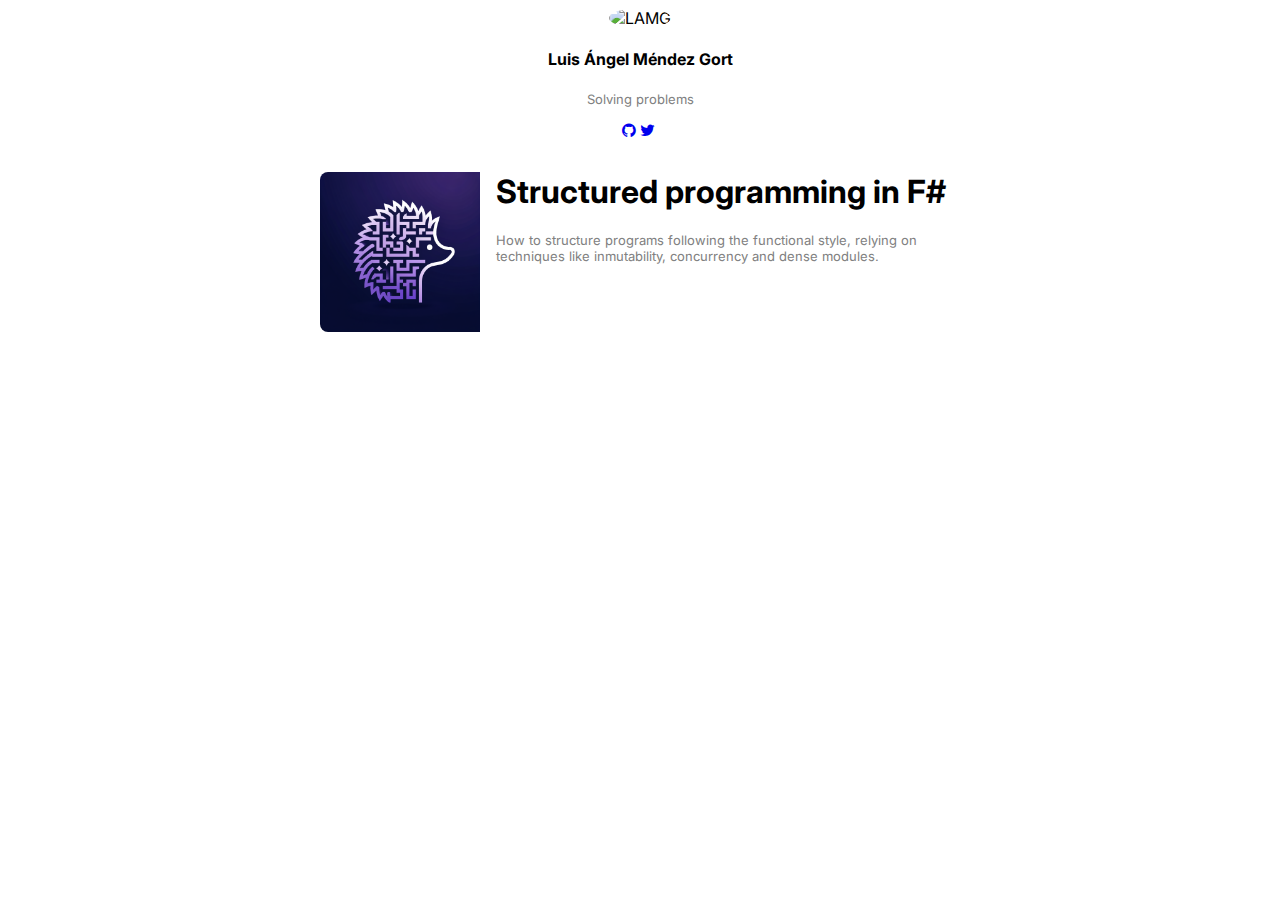
==== docs/index.html @ 547addea "lightweight logo" ====
<!DOCTYPE html>
<html>
    <head>
        <title>Luis Ángel Méndez Gort</title>
        <link rel="stylesheet" href="https://fonts.googleapis.com/css2?family=Inter:wght@400;500;600;700&display=swap">
        <link rel="stylesheet" href="https://cdnjs.cloudflare.com/ajax/libs/font-awesome/4.7.0/css/font-awesome.min.css">
        <link href="index.css" rel="stylesheet"/>
    </head>
    <body>
        <div id="contact">
            <img src="https://avatars.githubusercontent.com/u/3207821" id="avatar" alt ="LAMG">
            <h4>Luis Ángel Méndez Gort</h1>
            <p class="description">Solving problems</p>
            <a href="https://github.com/lamg"><i class="fa fa-github"></i></a>
            <a href="https://x.com/lamg__"><i class="fa fa-twitter"></i></a>
            <a href="https://mastodon.social/@lamg__"><i class="fa fa-mastodon"></i></a>
        </div>
        <main>
            <article class="card">
                <a href="/structured_programming_in_fsharp"><img alt="structured_sharpie" src="logo_small.png"></a>
                <div class="card_text">
                    <h1>Structured programming in F#</h1>
                    <p class="description">How to structure programs following the functional style, relying on techniques like inmutability, concurrency and dense modules.</p>
                </div>
            </article>
        </main>
    </body>
</html>
---- docs/index.css ----
body {
    font-family: 'Inter', sans-serif;
}

#avatar {
    border-radius: 50%;
    object-fit: cover;
}

#contact {
    max-width: 300px;
    margin: auto;
    text-align: center;
}
  
.description {
    color: grey;
}

@media screen and (max-width: 992px) {
    #avatar {
        width:20vw;
        height:20vw;
    }

    .card {
        max-width: 40em;
        max-height: 40em;
        margin: 2em auto auto auto;
        text-align: left;
        display: flex;
        flex-direction: column;
        border-radius: 4%;
    }
    
    .card img {
        max-width: 40em;
        border-radius: 5% 5% 0 0;
    }

    .description {
        font-size: larger;
    }
}

@media screen and (min-width: 992px) {
    #avatar {
        width:10vw; 
        height:10vw;
    }
    .card {
        max-width: 40em;
        max-height: 10em;
        margin: 2em auto auto auto;
        text-align: left;
        display: flex;
        flex-direction: row;
        border-radius: 4%;
    }
    
    .card img {
        max-width: 10em;
        border-radius: 5% 0 0 5%;

    }   
    
    .card_text {
        margin-left: 1em;
    }
    
    .card_text h1 {
        margin-top:0;
    }

    .description {
        font-size: small;
    }
}
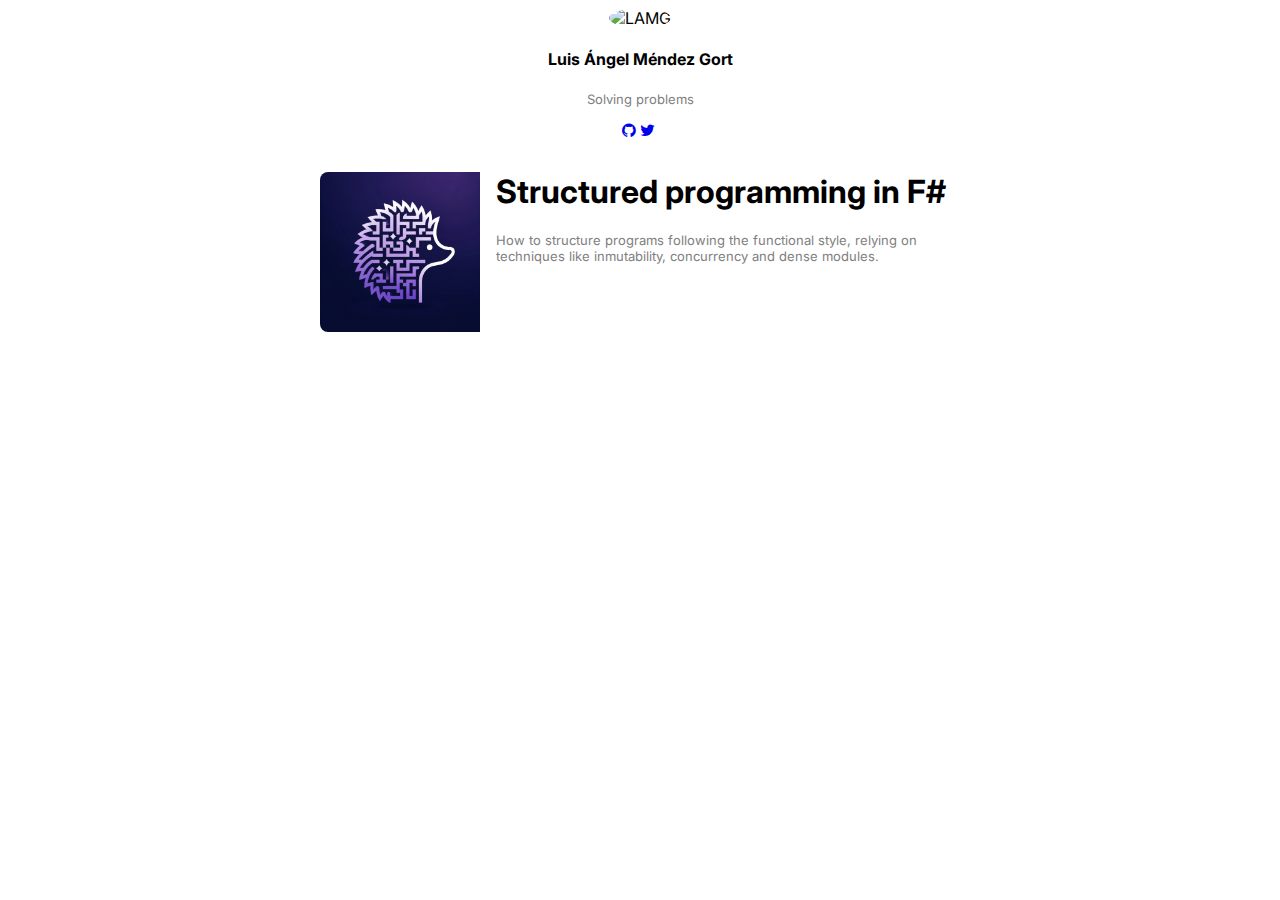
==== commit 1acfacca: "lightweight logo" ====
--- a/docs/index.html
+++ b/docs/index.html
@@ -17,7 +17,7 @@
         </div>
         <main>
             <article class="card">
-                <a href="/structured_programming_in_fsharp"><img alt="structured_sharpie" src="logo_small.png"></a>
+                <a href="/structured_programming_in_fsharp"><img alt="structured_sharpie" src="logo_smaller.png"></a>
                 <div class="card_text">
                     <h1>Structured programming in F#</h1>
                     <p class="description">How to structure programs following the functional style, relying on techniques like inmutability, concurrency and dense modules.</p>
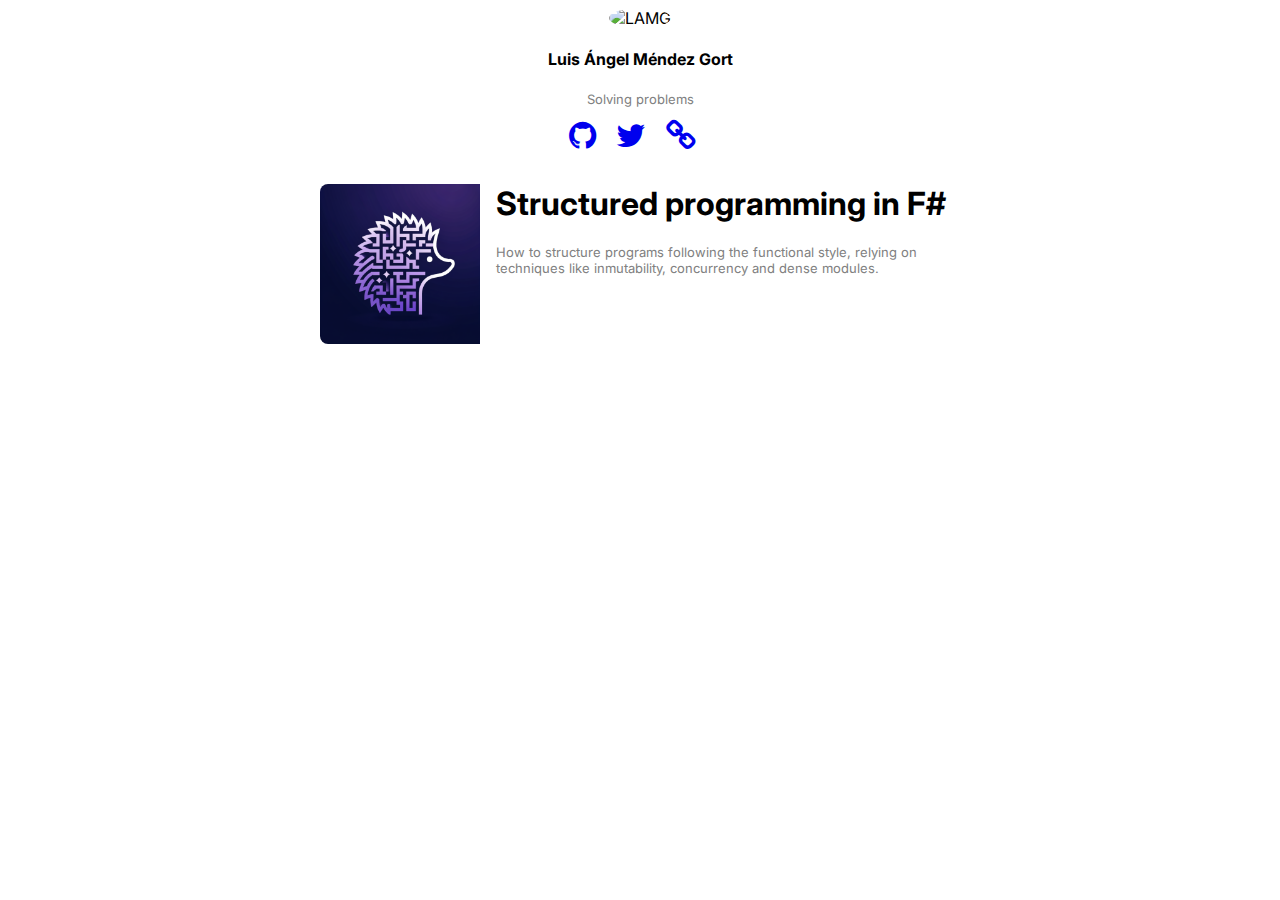
==== commit c27f90d4: "fixing icons" ====
--- a/docs/index.html
+++ b/docs/index.html
@@ -13,7 +13,7 @@
             <p class="description">Solving problems</p>
             <a href="https://github.com/lamg"><i class="fa fa-github"></i></a>
             <a href="https://x.com/lamg__"><i class="fa fa-twitter"></i></a>
-            <a href="https://mastodon.social/@lamg__"><i class="fa fa-mastodon"></i></a>
+            <a href="https://mastodon.social/@lamg__"><i class="fa fa-link"></i></a>
         </div>
         <main>
             <article class="card">
--- a/docs/index.css
+++ b/docs/index.css
@@ -5,6 +5,11 @@
 #avatar {
     border-radius: 50%;
     object-fit: cover;
+}
+
+.fa {
+    font-size: xx-large;
+    margin-right: 0.5em;
 }
 
 #contact {
@@ -16,6 +21,8 @@
 .description {
     color: grey;
 }
+
+
 
 @media screen and (max-width: 992px) {
     #avatar {
@@ -31,10 +38,11 @@
         display: flex;
         flex-direction: column;
         border-radius: 4%;
+        align-items: center;
     }
     
     .card img {
-        max-width: 40em;
+        max-width: 10em;
         border-radius: 5% 5% 0 0;
     }
 
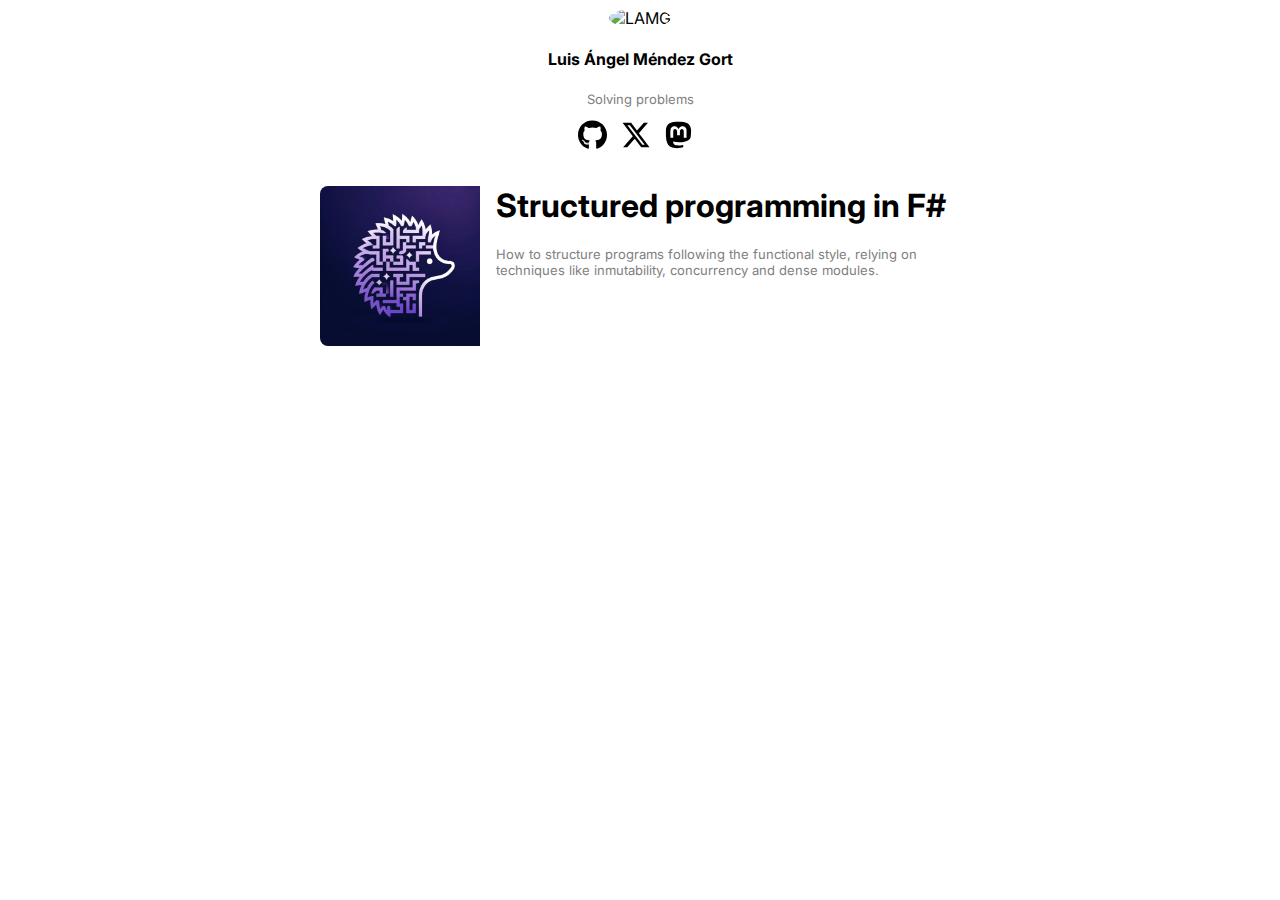
==== commit 8c437603: "only used images" ====
--- a/docs/index.html
+++ b/docs/index.html
@@ -3,7 +3,6 @@
     <head>
         <title>Luis Ángel Méndez Gort</title>
         <link rel="stylesheet" href="https://fonts.googleapis.com/css2?family=Inter:wght@400;500;600;700&display=swap">
-        <link rel="stylesheet" href="https://cdnjs.cloudflare.com/ajax/libs/font-awesome/4.7.0/css/font-awesome.min.css">
         <link href="index.css" rel="stylesheet"/>
     </head>
     <body>
@@ -11,9 +10,9 @@
             <img src="https://avatars.githubusercontent.com/u/3207821" id="avatar" alt ="LAMG">
             <h4>Luis Ángel Méndez Gort</h1>
             <p class="description">Solving problems</p>
-            <a href="https://github.com/lamg"><i class="fa fa-github"></i></a>
-            <a href="https://x.com/lamg__"><i class="fa fa-twitter"></i></a>
-            <a href="https://mastodon.social/@lamg__"><i class="fa fa-link"></i></a>
+            <a href="https://github.com/lamg"><img class="social" src="github.svg"></a>
+            <a href="https://x.com/lamg__"><img class="social" src="x-twitter.svg"></a>
+            <a href="https://mastodon.social/@lamg__"><img class="social" src="mastodon.svg"></a>
         </div>
         <main>
             <article class="card">
--- a/docs/index.css
+++ b/docs/index.css
@@ -22,6 +22,11 @@
     color: grey;
 }
 
+.social {
+    max-width: 30px;
+    max-height: 30px;
+    margin-right: 10px;
+}
 
 
 @media screen and (max-width: 992px) {
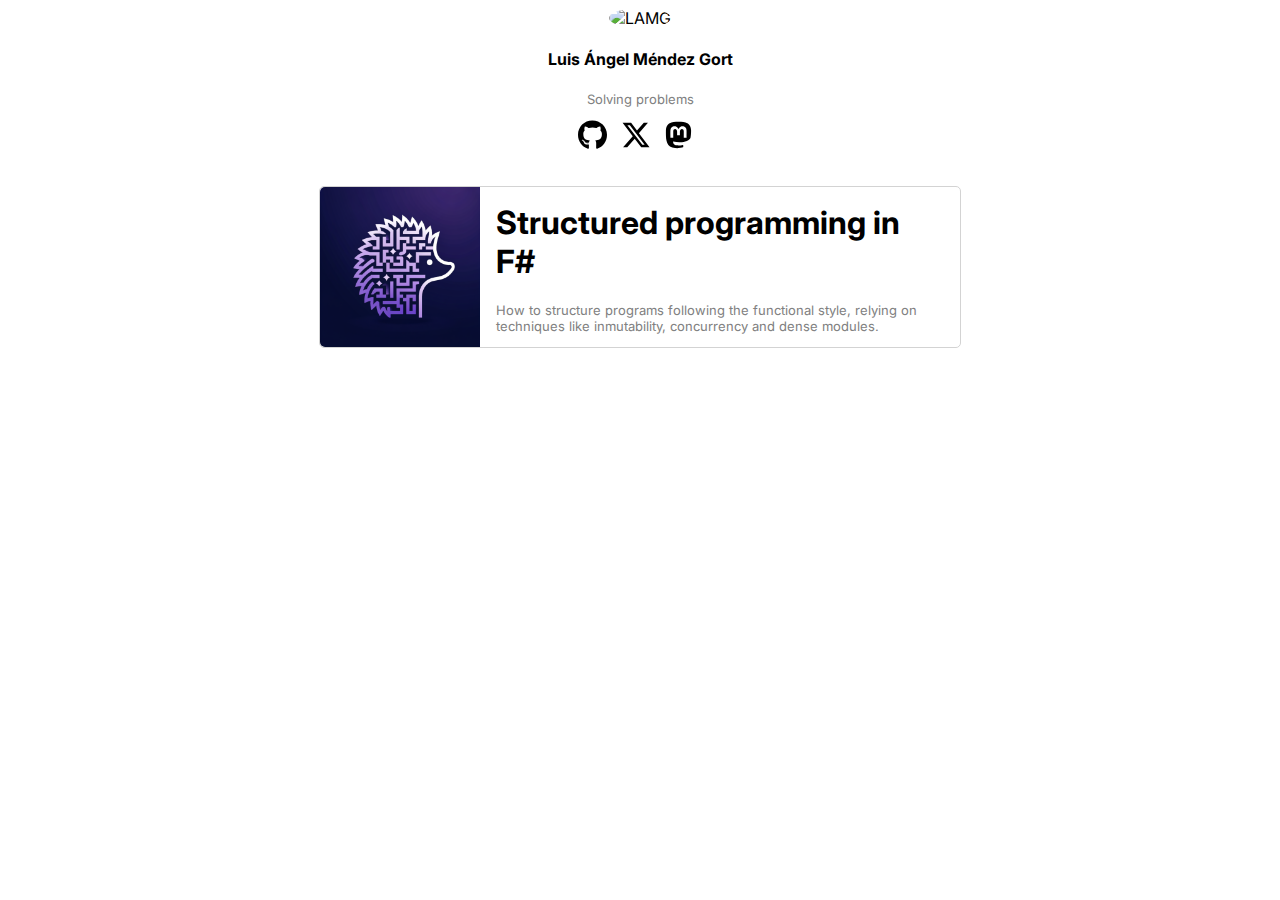
==== commit 42ae8535: "mastodon verification" ====
--- a/docs/index.html
+++ b/docs/index.html
@@ -12,7 +12,7 @@
             <p class="description">Solving problems</p>
             <a href="https://github.com/lamg"><img class="social" src="github.svg"></a>
             <a href="https://x.com/lamg__"><img class="social" src="x-twitter.svg"></a>
-            <a href="https://mastodon.social/@lamg__"><img class="social" src="mastodon.svg"></a>
+            <a rel = "me" href="https://mastodon.social/@lamg__"><img class="social" src="mastodon.svg"></a>
         </div>
         <main>
             <article class="card">
@@ -24,4 +24,4 @@
             </article>
         </main>
     </body>
-</html>+</html>
--- a/docs/index.css
+++ b/docs/index.css
@@ -7,13 +7,7 @@
     object-fit: cover;
 }
 
-.fa {
-    font-size: xx-large;
-    margin-right: 0.5em;
-}
-
 #contact {
-    max-width: 300px;
     margin: auto;
     text-align: center;
 }
@@ -21,13 +15,6 @@
 .description {
     color: grey;
 }
-
-.social {
-    max-width: 30px;
-    max-height: 30px;
-    margin-right: 10px;
-}
-
 
 @media screen and (max-width: 992px) {
     #avatar {
@@ -57,10 +44,15 @@
 }
 
 @media screen and (min-width: 992px) {
+    #contact {
+        max-width: 300px;
+    }
+
     #avatar {
         width:10vw; 
         height:10vw;
     }
+    
     .card {
         max-width: 40em;
         max-height: 10em;
@@ -68,17 +60,21 @@
         text-align: left;
         display: flex;
         flex-direction: row;
-        border-radius: 4%;
+        border-radius: 5px;
+        border-style: solid;
+        border-width: 1px;
+        border-color:lightgray;
+
     }
     
     .card img {
         max-width: 10em;
-        border-radius: 5% 0 0 5%;
+        border-radius: 5px 0 0 5px;
 
     }   
     
     .card_text {
-        margin-left: 1em;
+        margin: 1em 1em 1em 1em;
     }
     
     .card_text h1 {
@@ -88,4 +84,10 @@
     .description {
         font-size: small;
     }
+
+    .social {
+        max-width: 30px;
+        max-height: 30px;
+        margin-right: 10px;
+    }
 }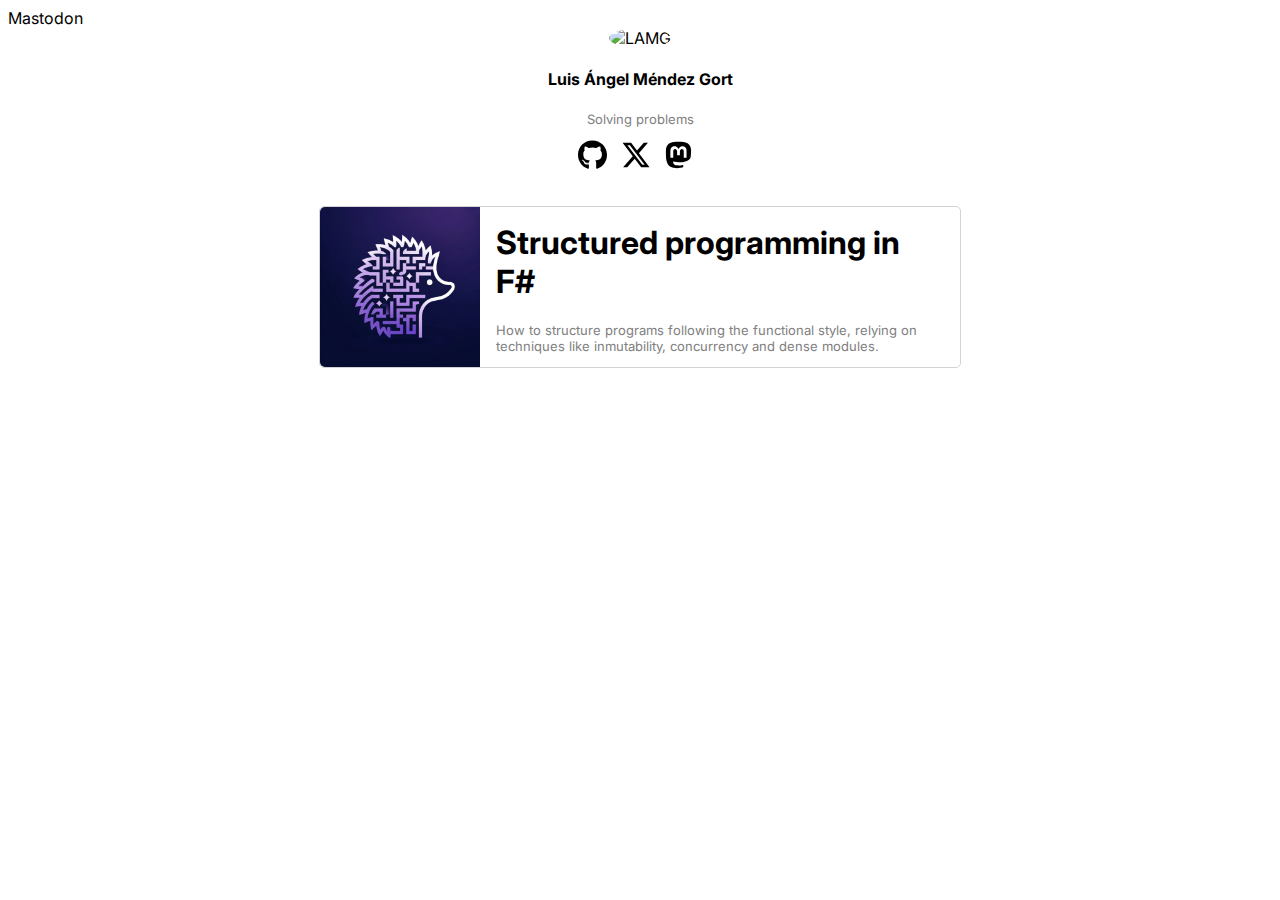
==== commit ca704f32: "usink a link tag for mastodon" ====
--- a/docs/index.html
+++ b/docs/index.html
@@ -4,6 +4,7 @@
         <title>Luis Ángel Méndez Gort</title>
         <link rel="stylesheet" href="https://fonts.googleapis.com/css2?family=Inter:wght@400;500;600;700&display=swap">
         <link href="index.css" rel="stylesheet"/>
+        <link rel="me" href="https://mastodon.social/@lamg__">Mastodon</link>
     </head>
     <body>
         <div id="contact">
@@ -12,7 +13,7 @@
             <p class="description">Solving problems</p>
             <a href="https://github.com/lamg"><img class="social" src="github.svg"></a>
             <a href="https://x.com/lamg__"><img class="social" src="x-twitter.svg"></a>
-            <a rel = "me" href="https://mastodon.social/@lamg__"><img class="social" src="mastodon.svg"></a>
+            <a href="https://mastodon.social/@lamg__"><img class="social" src="mastodon.svg"></a>
         </div>
         <main>
             <article class="card">
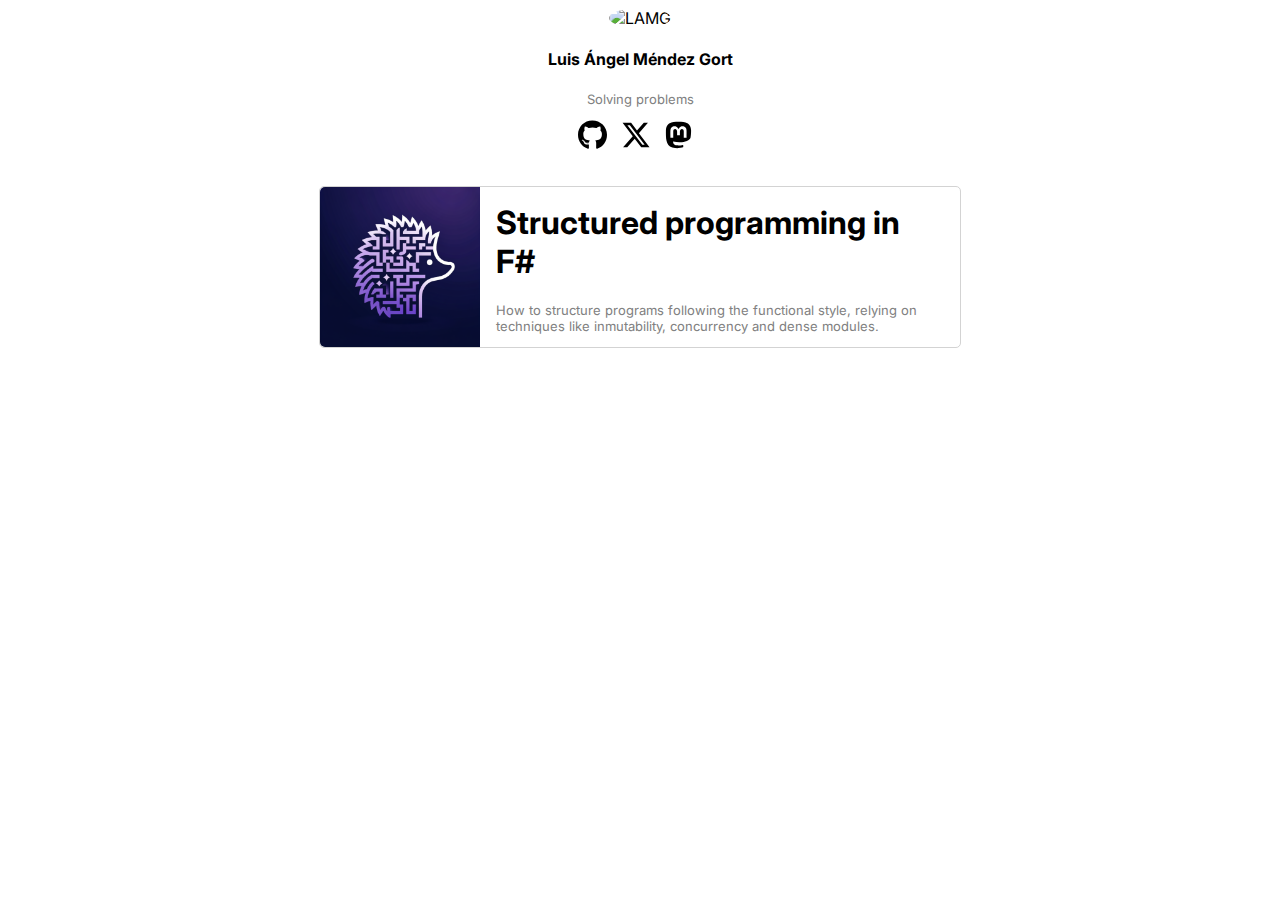
==== commit cd90e06b: "using an invisible div" ====
--- a/docs/index.html
+++ b/docs/index.html
@@ -4,7 +4,6 @@
         <title>Luis Ángel Méndez Gort</title>
         <link rel="stylesheet" href="https://fonts.googleapis.com/css2?family=Inter:wght@400;500;600;700&display=swap">
         <link href="index.css" rel="stylesheet"/>
-        <link rel="me" href="https://mastodon.social/@lamg__">Mastodon</link>
     </head>
     <body>
         <div id="contact">
@@ -13,7 +12,8 @@
             <p class="description">Solving problems</p>
             <a href="https://github.com/lamg"><img class="social" src="github.svg"></a>
             <a href="https://x.com/lamg__"><img class="social" src="x-twitter.svg"></a>
-            <a href="https://mastodon.social/@lamg__"><img class="social" src="mastodon.svg"></a>
+            <a rel="me" href="https://mastodon.social/@lamg__"><img class="social" src="mastodon.svg"></a>
+            <div style="display: none;"><a rel="me" href="https://mastodon.social/@lamg__">Mastodon</a></div>
         </div>
         <main>
             <article class="card">
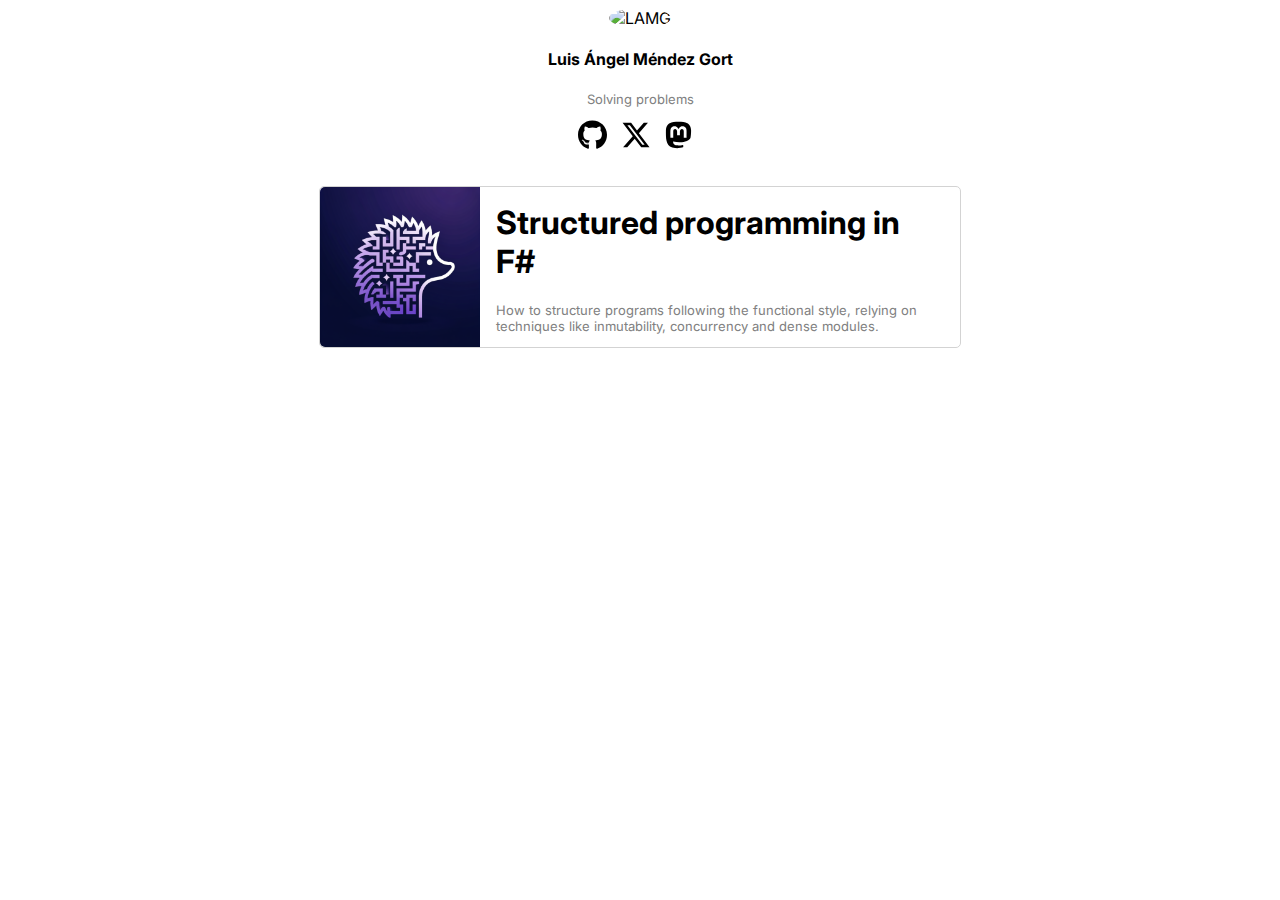
==== commit ac0d54bc: "improving social links display for small screens" ====
--- a/docs/index.html
+++ b/docs/index.html
@@ -1,28 +1,34 @@
 <!DOCTYPE html>
 <html>
-    <head>
-        <title>Luis Ángel Méndez Gort</title>
-        <link rel="stylesheet" href="https://fonts.googleapis.com/css2?family=Inter:wght@400;500;600;700&display=swap">
-        <link href="index.css" rel="stylesheet"/>
-    </head>
-    <body>
-        <div id="contact">
-            <img src="https://avatars.githubusercontent.com/u/3207821" id="avatar" alt ="LAMG">
-            <h4>Luis Ángel Méndez Gort</h1>
+
+<head>
+    <title>Luis Ángel Méndez Gort</title>
+    <link rel="stylesheet" href="https://fonts.googleapis.com/css2?family=Inter:wght@400;500;600;700&display=swap">
+    <link href="index.css" rel="stylesheet" />
+</head>
+
+<body>
+    <div id="contact">
+        <img src="https://avatars.githubusercontent.com/u/3207821" id="avatar" alt="LAMG">
+        <h4>Luis Ángel Méndez Gort</h1>
             <p class="description">Solving problems</p>
-            <a href="https://github.com/lamg"><img class="social" src="github.svg"></a>
-            <a href="https://x.com/lamg__"><img class="social" src="x-twitter.svg"></a>
-            <a rel="me" href="https://mastodon.social/@lamg__"><img class="social" src="mastodon.svg"></a>
-            <div style="display: none;"><a rel="me" href="https://mastodon.social/@lamg__">Mastodon</a></div>
-        </div>
-        <main>
-            <article class="card">
-                <a href="/structured_programming_in_fsharp"><img alt="structured_sharpie" src="logo_smaller.png"></a>
-                <div class="card_text">
-                    <h1>Structured programming in F#</h1>
-                    <p class="description">How to structure programs following the functional style, relying on techniques like inmutability, concurrency and dense modules.</p>
-                </div>
-            </article>
-        </main>
-    </body>
-</html>
+            <div id="social-links">
+                <a href="https://github.com/lamg"><img class="social" src="github.svg"></a>
+                <a href="https://x.com/lamg__"><img class="social" src="x-twitter.svg"></a>
+                <a rel="me" href="https://mastodon.social/@lamg__"><img class="social" src="mastodon.svg"></a>
+                <div style="display: none;"><a rel="me" href="https://mastodon.social/@lamg__">Mastodon</a></div>
+            </div>
+    </div>
+    <main>
+        <article class="card">
+            <a href="/structured_programming_in_fsharp"><img alt="structured_sharpie" src="logo_smaller.png"></a>
+            <div class="card_text">
+                <h1>Structured programming in F#</h1>
+                <p class="description">How to structure programs following the functional style, relying on techniques
+                    like inmutability, concurrency and dense modules.</p>
+            </div>
+        </article>
+    </main>
+</body>
+
+</html>--- a/docs/index.css
+++ b/docs/index.css
@@ -11,15 +11,15 @@
     margin: auto;
     text-align: center;
 }
-  
+
 .description {
     color: grey;
 }
 
 @media screen and (max-width: 992px) {
     #avatar {
-        width:20vw;
-        height:20vw;
+        width: 20vw;
+        height: 20vw;
     }
 
     .card {
@@ -32,7 +32,7 @@
         border-radius: 4%;
         align-items: center;
     }
-    
+
     .card img {
         max-width: 10em;
         border-radius: 5% 5% 0 0;
@@ -40,6 +40,12 @@
 
     .description {
         font-size: larger;
+    }
+
+    #social-links {
+        max-width: 50px;
+        display: flex;
+        flex-direction: row;
     }
 }
 
@@ -49,10 +55,10 @@
     }
 
     #avatar {
-        width:10vw; 
-        height:10vw;
+        width: 10vw;
+        height: 10vw;
     }
-    
+
     .card {
         max-width: 40em;
         max-height: 10em;
@@ -63,22 +69,22 @@
         border-radius: 5px;
         border-style: solid;
         border-width: 1px;
-        border-color:lightgray;
+        border-color: lightgray;
 
     }
-    
+
     .card img {
         max-width: 10em;
         border-radius: 5px 0 0 5px;
 
-    }   
-    
+    }
+
     .card_text {
         margin: 1em 1em 1em 1em;
     }
-    
+
     .card_text h1 {
-        margin-top:0;
+        margin-top: 0;
     }
 
     .description {
